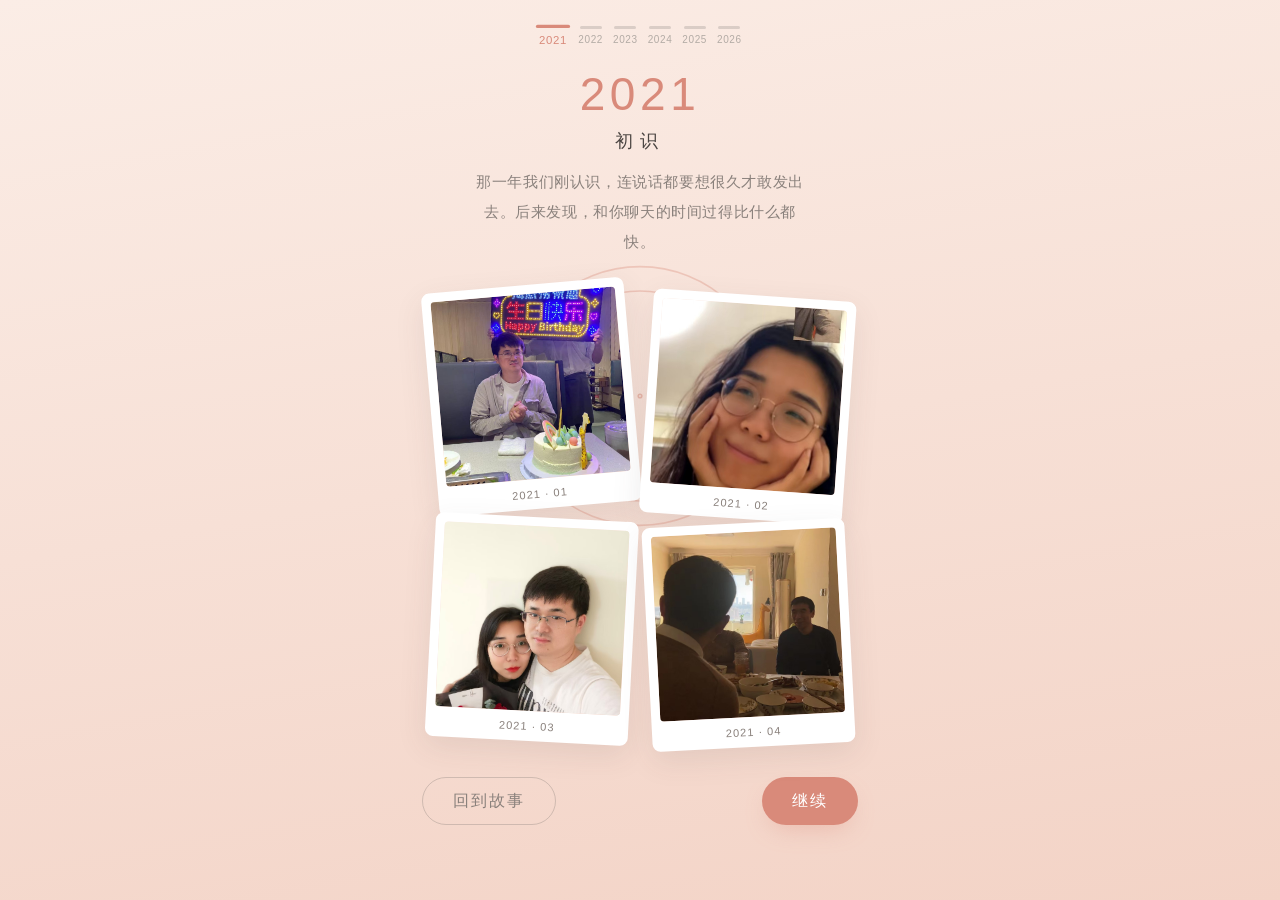
==== 2021.html @ 36ca2698 "2026 Refactoring" ====
<!DOCTYPE html>
<html lang="zh-CN">
<head>
    <meta charset="utf-8">
    <meta name="viewport" content="width=device-width, initial-scale=1, maximum-scale=1, user-scalable=no">
    <meta name="format-detection" content="telephone=no">
    <meta name="theme-color" content="#FBEDE6">
    <title>2021 · 我们的故事</title>
    <link rel="stylesheet" href="./jscss/love.css">
    <link rel="icon" href="data:,">
</head>
<body data-year="2021" data-effect="pulse">
<canvas id="fxLayer"></canvas>

<div class="wrap">
    <div class="year">
        <nav class="timeline rise" id="timeline"></nav>

        <header class="year-head rise">
            <div class="year-num" id="yearNum"></div>
            <div class="year-title" id="yearTitle"></div>
            <p class="year-text" id="yearText"></p>
        </header>

        <section class="collage rise" id="collage"></section>

        <nav class="pager rise">
            <button class="btn btn-ghost" id="prevBtn">上一年</button>
            <span class="spacer"></span>
            <button class="btn" id="nextBtn">继续</button>
        </nav>
    </div>
</div>

<script src="./jscss/data.js"></script>
<script src="./jscss/year.js"></script>
<script src="./jscss/effects.js"></script>
</body>
</html>
---- jscss/love.css ----
/* ============================================================
 *  设计令牌
 * ============================================================ */
:root {
    --ink: #4A4441;
    --ink-2: #8A817C;
    --ink-3: #B3ABA5;
    --card: #FFFFFF;

    --radius: 22px;
    --radius-sm: 12px;
    --shadow: 0 10px 30px rgba(74, 68, 65, .10);
    --shadow-lg: 0 18px 50px rgba(74, 68, 65, .16);

    --ease: cubic-bezier(.22, .61, .36, 1);
    --dur: .7s;

    /* 六年主题默认（会被 [data-year] 覆盖） */
    --accent: #C9A9A6;
    --accent-2: #A8B5C4;
    --bg-a: #F5F2EE;
    --bg-b: #E9EEF2;
    --glow: rgba(201, 169, 166, .35);

    --font: "PingFang SC", "Hiragino Sans GB", "Microsoft YaHei", "Helvetica Neue", Arial, sans-serif;
}

/* 六年配色：热烈 → 平缓 → 温馨 */
[data-year="2021"] { --accent: #D98A7A; --accent-2: #E8A892; --bg-a: #FBEDE6; --bg-b: #F3D3C6; --glow: rgba(217, 138, 122, .40); }
[data-year="2022"] { --accent: #E0A183; --accent-2: #EFC5A6; --bg-a: #FCEFE5; --bg-b: #F5DCC8; --glow: rgba(224, 161, 131, .38); }
[data-year="2023"] { --accent: #A8B5C4; --accent-2: #C6D0DA; --bg-a: #F1F4F7; --bg-b: #DCE4EC; --glow: rgba(168, 181, 196, .34); }
[data-year="2024"] { --accent: #8FA9A0; --accent-2: #B7C7BE; --bg-a: #EEF3F0; --bg-b: #D6E2DB; --glow: rgba(143, 169, 160, .32); }
[data-year="2025"] { --accent: #D9B48F; --accent-2: #EBD5B8; --bg-a: #FAF4EC; --bg-b: #EFE2CE; --glow: rgba(217, 180, 143, .34); }
[data-year="2026"] { --accent: #C9A583; --accent-2: #E2D0B4; --bg-a: #F8F2EA; --bg-b: #EDE3D2; --glow: rgba(201, 165, 131, .30); }

/* 封面与计时器页用的中性暖调 */
body.page-cover, body.page-story, body.page-timer {
    --accent: #C9A9A6;
    --accent-2: #A8B5C4;
    --bg-a: #FAF6F2;
    --bg-b: #EFE7E4;
    --glow: rgba(201, 169, 166, .40);
}

/* ============================================================
 *  基础
 * ============================================================ */
* { box-sizing: border-box; }

html, body { height: 100%; }

body {
    margin: 0;
    font-family: var(--font);
    font-size: 15px;
    font-weight: 400;
    color: var(--ink);
    background: linear-gradient(170deg, var(--bg-a) 0%, var(--bg-b) 100%);
    background-attachment: fixed;
    -webkit-font-smoothing: antialiased;
    -webkit-tap-highlight-color: transparent;
    overflow-x: hidden;
}

.wrap {
    position: relative;
    z-index: 1;
    width: 100%;
    max-width: 480px;
    margin: 0 auto;
    padding: 0 22px;
}

/* 通用按钮 */
.btn {
    display: inline-flex;
    align-items: center;
    justify-content: center;
    gap: 8px;
    min-height: 48px;
    padding: 0 30px;
    border: 0;
    border-radius: 999px;
    font-family: var(--font);
    font-size: 16px;
    letter-spacing: .12em;
    color: #fff;
    background: var(--accent);
    box-shadow: 0 10px 24px -8px var(--glow);
    cursor: pointer;
    transition: transform .35s var(--ease), box-shadow .35s var(--ease), opacity .3s var(--ease);
}
.btn:hover { transform: translateY(-2px); box-shadow: 0 16px 30px -10px var(--glow); }
.btn:active { transform: translateY(0) scale(.98); }
.btn-ghost {
    background: transparent;
    color: var(--ink-2);
    box-shadow: none;
    border: 1px solid rgba(138, 129, 124, .35);
}
.btn-ghost:hover { background: rgba(255, 255, 255, .55); }

/* 上浮淡入 */
.rise { opacity: 0; transform: translateY(18px); transition: opacity var(--dur) var(--ease), transform var(--dur) var(--ease); }
.rise.in { opacity: 1; transform: none; }

/* ============================================================
 *  封面  index.html
 * ============================================================ */
.cover {
    position: relative;
    z-index: 1;
    min-height: 100%;
    display: flex;
    flex-direction: column;
    align-items: center;
    justify-content: center;
    text-align: center;
    padding: 48px 22px 40px;
}

.cover-glow {
    position: fixed;
    inset: -20% -20% auto -20%;
    height: 90vh;
    background: radial-gradient(closest-side, var(--glow), transparent 70%);
    opacity: .55;
    animation: breathe 7s var(--ease) infinite;
    pointer-events: none;
    z-index: 0;
}
@keyframes breathe {
    0%, 100% { transform: scale(1); opacity: .35; }
    50%      { transform: scale(1.08); opacity: .6; }
}

.avatars {
    display: flex;
    align-items: flex-end;
    justify-content: center;
    gap: 4px;
    margin-bottom: 6px;
}
.avatar {
    width: 138px;
    height: 138px;
    filter: drop-shadow(0 12px 22px rgba(74, 68, 65, .16));
    transition: transform .8s var(--ease);
}
.avatar.left { transform: rotate(-4deg) translateX(6px); }
.avatar.right { transform: rotate(4deg) translateX(-6px); }
.avatars:hover .avatar.left { transform: rotate(-6deg) translateX(2px) translateY(-4px); }
.avatars:hover .avatar.right { transform: rotate(6deg) translateX(-2px) translateY(-4px); }

.avatar-names {
    display: flex;
    align-items: center;
    justify-content: center;
    gap: 18px;
    margin: 10px 0 4px;
    font-size: 20px;
    letter-spacing: .28em;
    color: var(--ink);
}
.avatar-names .dot { width: 4px; height: 4px; border-radius: 50%; background: var(--accent); }

.cover-sub {
    font-size: 13px;
    letter-spacing: .22em;
    color: var(--ink-2);
    margin-bottom: 26px;
}

.wed-date {
    position: relative;
    display: inline-block;
    padding: 12px 26px;
    border-radius: var(--radius-sm);
    background: rgba(255, 255, 255, .68);
    box-shadow: var(--shadow);
    margin-bottom: 34px;
}
.wed-date .label { display: block; font-size: 11px; letter-spacing: .3em; color: var(--ink-3); margin-bottom: 6px; }
.wed-date .value { display: block; font-size: 17px; letter-spacing: .16em; color: var(--ink); }

.cover-tip { margin-top: 22px; font-size: 12px; letter-spacing: .16em; color: var(--ink-3); }

/* ============================================================
 *  序章  index2.html
 * ============================================================ */
.story { position: relative; z-index: 1; padding: 56px 0 60px; text-align: center; }
.story h1 { margin: 0 0 10px; font-size: 28px; font-weight: 400; letter-spacing: .18em; color: var(--ink); }
.story .sub { margin: 0 0 34px; font-size: 13px; letter-spacing: .2em; color: var(--ink-2); }

.code {
    text-align: left;
    padding: 22px 20px;
    border-radius: var(--radius);
    background: rgba(255, 255, 255, .78);
    box-shadow: var(--shadow);
    font-family: "SFMono-Regular", Consolas, Monaco, "Courier New", monospace;
    font-size: 12.5px;
    line-height: 2;
    color: var(--ink);
    min-height: 260px;
    white-space: pre-wrap;
    word-break: break-word;
}
.code .cm { color: #8FA9A0; }
.code .kw { color: var(--accent); font-weight: 600; }
.code .st { color: #A8B5C4; }
.code .fn { color: #C98B8B; }
.code .caret { color: var(--accent); }

.heart-box { position: relative; width: 100%; height: 300px; margin: 26px 0 6px; }
#garden { width: 100%; height: 100%; display: block; }

/* ============================================================
 *  年度页  2021~2026
 * ============================================================ */
#fxLayer {
    position: fixed;
    inset: 0;
    width: 100%;
    height: 100%;
    z-index: 0;
    pointer-events: none;
}

.year { position: relative; z-index: 1; padding: 26px 0 40px; }

/* 年份进度条 */
.timeline { display: flex; align-items: center; justify-content: center; gap: 6px; margin-bottom: 26px; }
.timeline .node {
    display: flex;
    flex-direction: column;
    align-items: center;
    gap: 5px;
    padding: 0 2px;
    color: var(--ink-3);
    font-size: 10px;
    letter-spacing: .06em;
    text-decoration: none;
    transition: color .4s var(--ease), transform .4s var(--ease);
}
.timeline .bar { width: 22px; height: 3px; border-radius: 2px; background: rgba(138, 129, 124, .28); transition: background .4s var(--ease), width .4s var(--ease); }
.timeline .node.done .bar { background: rgba(138, 129, 124, .5); }
.timeline .node.active { color: var(--accent); transform: scale(1.14); }
.timeline .node.active .bar { width: 30px; background: var(--accent); }

/* 年份标题 */
.year-head { text-align: center; margin-bottom: 28px; }
.year-num {
    font-size: 46px;
    font-weight: 300;
    letter-spacing: .1em;
    line-height: 1;
    color: var(--accent);
    margin-bottom: 12px;
}
.year-title { font-size: 18px; letter-spacing: .4em; color: var(--ink); margin-bottom: 14px; }
.year-text {
    margin: 0 auto;
    max-width: 340px;
    font-size: 15px;
    line-height: 2;
    letter-spacing: .04em;
    color: var(--ink-2);
}

/* 拍立得拼贴墙 */
.collage {
    display: grid;
    grid-template-columns: 1fr 1fr;
    gap: 14px;
    margin: 0 auto 30px;
    max-width: 420px;
}

.polaroid {
    position: relative;
    padding: 9px 9px 30px;
    background: #fff;
    border-radius: 8px;
    box-shadow: var(--shadow);
    cursor: pointer;
    transition: transform .45s var(--ease), box-shadow .45s var(--ease);
    animation: drop .8s var(--ease) backwards;
}
@keyframes drop {
    from { opacity: 0; transform: translateY(22px) rotate(0deg); }
    to   { opacity: 1; }
}
.polaroid:hover { box-shadow: var(--shadow-lg); z-index: 2; }
.polaroid .frame {
    position: relative;
    width: 100%;
    aspect-ratio: 1 / 1;
    border-radius: 4px;
    overflow: hidden;
    background: linear-gradient(150deg, var(--bg-a), var(--bg-b));
}
.polaroid img {
    width: 100%;
    height: 100%;
    object-fit: cover;
    display: block;
    transition: transform .8s var(--ease);
}
.polaroid:hover img { transform: scale(1.05); }
.polaroid .cap {
    position: absolute;
    left: 0;
    right: 0;
    bottom: 9px;
    text-align: center;
    font-size: 11px;
    letter-spacing: .1em;
    color: var(--ink-2);
    white-space: nowrap;
    overflow: hidden;
    text-overflow: ellipsis;
    padding: 0 6px;
}

/* 占位块：照片没放时显示，不会出现破图 */
.polaroid.is-placeholder .frame { background: linear-gradient(150deg, var(--bg-a) 0%, var(--bg-b) 100%); }
.polaroid.is-placeholder img { display: none; }
.polaroid.is-placeholder .ph { display: flex; }
.polaroid .ph {
    display: none;
    position: absolute;
    inset: 0;
    flex-direction: column;
    align-items: center;
    justify-content: center;
    gap: 6px;
    text-align: center;
    padding: 10px;
    color: var(--ink-2);
}
.polaroid .ph .ph-year { font-size: 22px; font-weight: 300; letter-spacing: .08em; color: var(--accent); }
.polaroid .ph .ph-no { font-size: 11px; letter-spacing: .2em; color: var(--ink-3); }
.polaroid .ph .ph-path {
    font-size: 10px;
    line-height: 1.6;
    letter-spacing: .02em;
    color: var(--ink-3);
    word-break: break-all;
    font-family: "SFMono-Regular", Consolas, Monaco, monospace;
    opacity: .9;
}

/* 错落布局 */
.collage[data-count="3"] .polaroid:nth-child(1) { transform: rotate(-4deg) translateY(8px); }
.collage[data-count="3"] .polaroid:nth-child(2) { transform: rotate(5deg) translateY(-6px); }
.collage[data-count="3"] .polaroid:nth-child(3) { grid-column: 1 / -1; width: 72%; margin: 0 auto; transform: rotate(-2deg); }
.collage[data-count="3"] .polaroid:nth-child(1):hover { transform: rotate(-2deg) translateY(2px) scale(1.03); }
.collage[data-count="3"] .polaroid:nth-child(2):hover { transform: rotate(3deg) translateY(-10px) scale(1.03); }
.collage[data-count="3"] .polaroid:nth-child(3):hover { transform: rotate(0deg) scale(1.03); }

.collage[data-count="4"] .polaroid:nth-child(1) { transform: rotate(-5deg); }
.collage[data-count="4"] .polaroid:nth-child(2) { transform: rotate(4deg) translateY(10px); }
.collage[data-count="4"] .polaroid:nth-child(3) { transform: rotate(3deg) translateY(-6px); }
.collage[data-count="4"] .polaroid:nth-child(4) { transform: rotate(-3deg); }
.collage[data-count="4"] .polaroid:hover { transform: rotate(0deg) translateY(-4px) scale(1.03); }

.collage[data-count="5"] .polaroid:nth-child(1) { transform: rotate(-5deg); }
.collage[data-count="5"] .polaroid:nth-child(2) { transform: rotate(4deg) translateY(10px); }
.collage[data-count="5"] .polaroid:nth-child(3) { transform: rotate(3deg) translateY(-6px); }
.collage[data-count="5"] .polaroid:nth-child(4) { transform: rotate(-4deg); }
.collage[data-count="5"] .polaroid:nth-child(5) { grid-column: 1 / -1; width: 66%; margin: 0 auto; transform: rotate(2deg); }
.collage[data-count="5"] .polaroid:nth-child(1):hover,
.collage[data-count="5"] .polaroid:nth-child(2):hover,
.collage[data-count="5"] .polaroid:nth-child(3):hover,
.collage[data-count="5"] .polaroid:nth-child(4):hover { transform: rotate(0deg) translateY(-4px) scale(1.03); }
.collage[data-count="5"] .polaroid:nth-child(5):hover { transform: rotate(0deg) scale(1.03); }

/* 灯箱 */
.lightbox {
    position: fixed;
    inset: 0;
    z-index: 99;
    display: none;
    align-items: center;
    justify-content: center;
    background: rgba(58, 52, 49, .78);
    backdrop-filter: blur(6px);
    padding: 20px;
}
.lightbox.open { display: flex; animation: fade .35s var(--ease); }
@keyframes fade { from { opacity: 0; } to { opacity: 1; } }
.lightbox img {
    max-width: 100%;
    max-height: 78vh;
    border-radius: 10px;
    box-shadow: 0 24px 60px rgba(0, 0, 0, .35);
}
.lightbox .lb-cap { position: absolute; bottom: 8%; left: 0; right: 0; text-align: center; color: rgba(255, 255, 255, .85); font-size: 13px; letter-spacing: .12em; }
.lightbox .lb-btn {
    position: absolute;
    top: 50%;
    transform: translateY(-50%);
    width: 44px;
    height: 44px;
    border: 0;
    border-radius: 50%;
    background: rgba(255, 255, 255, .18);
    color: #fff;
    font-size: 20px;
    cursor: pointer;
}
.lightbox .lb-prev { left: 12px; }
.lightbox .lb-next { right: 12px; }
.lightbox .lb-close { position: absolute; top: 18px; right: 18px; width: 40px; height: 40px; font-size: 18px; transform: none; }

/* 翻页 */
.pager { display: flex; align-items: center; justify-content: space-between; gap: 12px; margin-top: 26px; }
.pager .btn { flex: 0 0 auto; }
.pager .spacer { flex: 1; }

/* ============================================================
 *  计时器  index3.html
 * ============================================================ */
.timer-page { position: relative; z-index: 1; padding: 60px 0 50px; text-align: center; }
.timer-page h2 { margin: 0 0 8px; font-size: 20px; font-weight: 400; letter-spacing: .16em; color: var(--ink); }
.timer-page .sub { margin: 0 0 38px; font-size: 12px; letter-spacing: .24em; color: var(--ink-3); }

.tcard {
    padding: 24px 20px;
    margin-bottom: 18px;
    border-radius: var(--radius);
    background: rgba(255, 255, 255, .78);
    box-shadow: var(--shadow);
}
.tcard .t-label { font-size: 12px; letter-spacing: .3em; color: var(--ink-3); margin-bottom: 4px; }
.tcard .t-since { font-size: 12px; letter-spacing: .12em; color: var(--ink-2); margin-bottom: 16px; }
.tcard .t-main { font-size: 42px; font-weight: 300; letter-spacing: .04em; color: var(--accent); line-height: 1.1; }
.tcard .t-main small { font-size: 14px; letter-spacing: .2em; color: var(--ink-2); margin-left: 6px; }
.tcard .t-sub { margin-top: 12px; font-size: 13px; letter-spacing: .1em; color: var(--ink-2); }
.tcard .t-sub b { font-weight: 500; color: var(--ink); font-variant-numeric: tabular-nums; }

.sign { margin-top: 34px; font-size: 14px; letter-spacing: .12em; color: var(--ink-2); line-height: 2; }
.sign .name { display: block; margin-top: 8px; font-size: 13px; font-style: italic; letter-spacing: .2em; color: var(--ink-3); }

/* ============================================================
 *  响应式与降级
 * ============================================================ */
@media (max-width: 380px) {
    .avatar { width: 116px; height: 116px; }
    .year-num { font-size: 38px; }
    .tcard .t-main { font-size: 34px; }
}

@media (prefers-reduced-motion: reduce) {
    *, *::before, *::after {
        animation-duration: .001ms !important;
        animation-iteration-count: 1 !important;
        transition-duration: .001ms !important;
    }
}
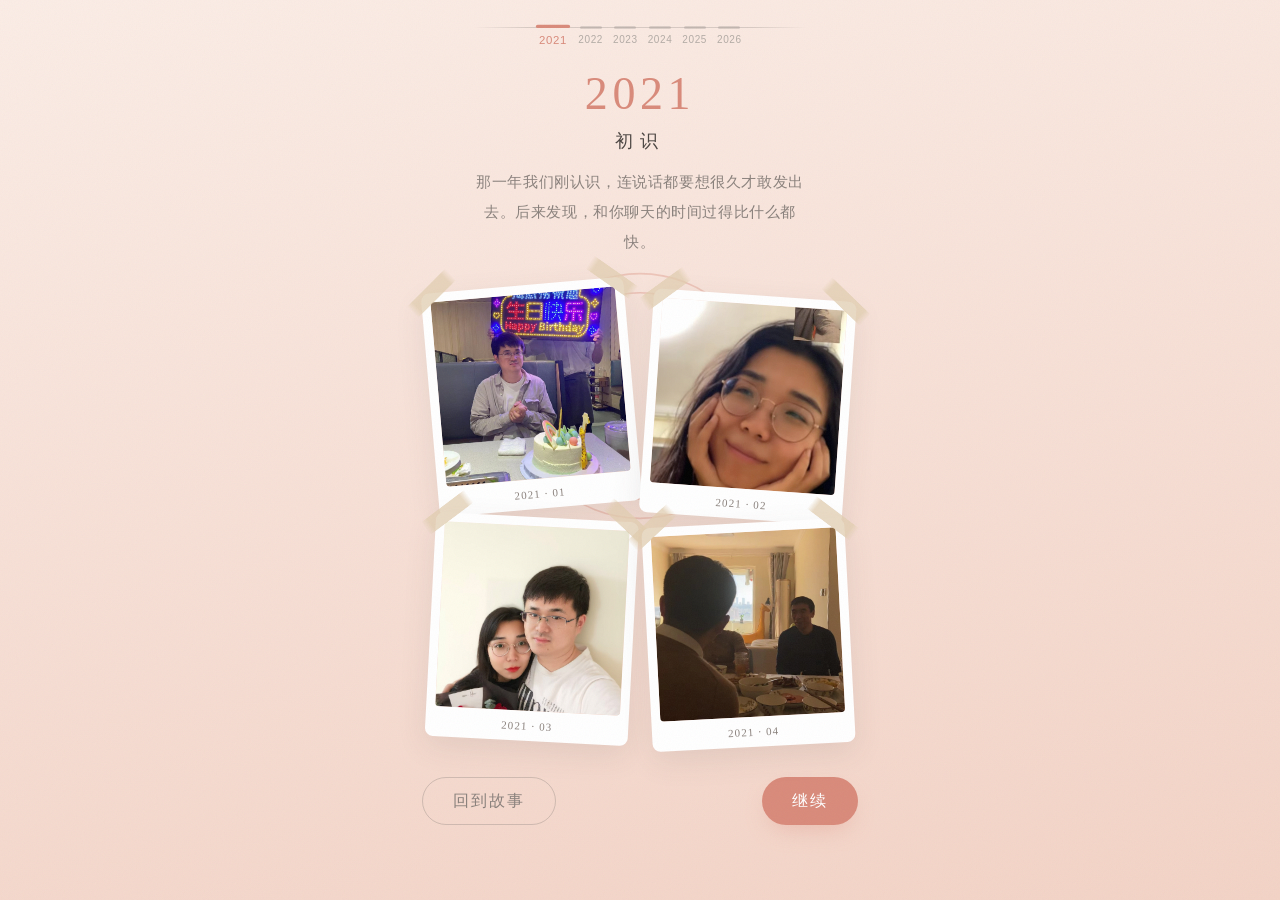
==== commit d95a1134: "2026 Beautify: webfont, paper texture, polaroid details, share card - 引入霞鹜文楷 Web 字体（系统楷体兜底），用于标题与手写感" ====
--- a/2021.html
+++ b/2021.html
@@ -2,12 +2,20 @@
 <html lang="zh-CN">
 <head>
     <meta charset="utf-8">
-    <meta name="viewport" content="width=device-width, initial-scale=1, maximum-scale=1, user-scalable=no">
+    <meta name="viewport" content="width=device-width, initial-scale=1">
     <meta name="format-detection" content="telephone=no">
     <meta name="theme-color" content="#FBEDE6">
     <title>2021 · 我们的故事</title>
+    <meta name="description" content="大原和薇薇的 2021 年 · 初识。">
+    <meta property="og:type" content="website">
+    <meta property="og:title" content="2021 · 我们的故事">
+    <meta property="og:description" content="那一年我们刚认识。">
+    <meta property="og:image" content="https://alex10200.github.io/public/years/2021-1.jpg">
+    <meta name="twitter:card" content="summary_large_image">
+    <link rel="preconnect" href="https://cdn.jsdelivr.net" crossorigin>
+    <link rel="stylesheet" href="https://cdn.jsdelivr.net/npm/@hanzi.pro/webfonts-lxgw-wenkai@0.1.0/swap.css">
     <link rel="stylesheet" href="./jscss/love.css">
-    <link rel="icon" href="data:,">
+    <link rel="icon" href="data:image/svg+xml,%3Csvg%20xmlns='http://www.w3.org/2000/svg'%20viewBox='0%200%2032%2032'%3E%3Cpath%20d='M16%2028C16%2028%203%2019%203%2011.5%203%207.4%206.1%205%209.3%205%2012.2%205%2014.6%206.8%2016%209.3%2017.4%206.8%2019.8%205%2022.7%205%2025.9%205%2029%207.4%2029%2011.5%2029%2019%2016%2028%2016%2028Z'%20fill='%23C9A9A6'/%3E%3C/svg%3E">
 </head>
 <body data-year="2021" data-effect="pulse">
 <canvas id="fxLayer"></canvas>
--- a/jscss/love.css
+++ b/jscss/love.css
@@ -23,6 +23,8 @@
     --glow: rgba(201, 169, 166, .35);
 
     --font: "PingFang SC", "Hiragino Sans GB", "Microsoft YaHei", "Helvetica Neue", Arial, sans-serif;
+    /* 展示字体：霞鹜文楷（Web 字体，手机端也能显示手写感）+ 系统楷体兜底 */
+    --font-display: "LXGW WenKai", "Kaiti SC", "STKaiti", "KaiTi", "楷体", "PingFang SC", serif;
 }
 
 /* 六年配色：热烈 → 平缓 → 温馨 */
@@ -105,6 +107,57 @@
 .rise.in { opacity: 1; transform: none; }
 
 /* ============================================================
+ *  质感 · 展示字体 · 纸纹 · 花瓣
+ * ============================================================ */
+
+/* 标题与需要手写感的文案统一用展示字体 */
+.story h1, .avatar-names, .cover-sub, .wed-date .label, .wed-date .value,
+.year-num, .year-title, .year-text, .polaroid .cap,
+.timer-page h2, .tcard .t-label, .tcard .t-main, .sign, .sign .name {
+    font-family: var(--font-display);
+}
+
+/* 纸张颗粒：极淡的一层，铺满全屏（不挡点击） */
+body::after {
+    content: '';
+    position: fixed;
+    inset: 0;
+    z-index: 5;
+    pointer-events: none;
+    opacity: .05;
+    background-image: url("data:image/svg+xml,%3Csvg%20xmlns='http://www.w3.org/2000/svg'%20width='140'%20height='140'%3E%3Cfilter%20id='n'%3E%3CfeTurbulence%20type='fractalNoise'%20baseFrequency='.85'%20numOctaves='2'%20stitchTiles='stitch'/%3E%3C/filter%3E%3Crect%20width='140'%20height='140'%20filter='url(%23n)'/%3E%3C/svg%3E");
+}
+
+/* 封面飘落花瓣 */
+.petals { position: fixed; inset: 0; z-index: 0; pointer-events: none; overflow: hidden; }
+.petals i {
+    position: absolute;
+    top: -8vh;
+    width: var(--s, 10px);
+    height: var(--s, 10px);
+    border-radius: 62% 0 62% 0;
+    background: linear-gradient(140deg, #FBDBD4, #E3B0A9);
+    opacity: 0;
+    animation: petalFall var(--t, 17s) linear infinite;
+    animation-delay: var(--d, 0s);
+}
+.petals i:nth-child(1) { left: 6%;  --s: 9px;  --t: 17s; --d: 0s;   --drift: 46px; }
+.petals i:nth-child(2) { left: 20%; --s: 12px; --t: 21s; --d: -4s;  --drift: -38px; }
+.petals i:nth-child(3) { left: 33%; --s: 8px;  --t: 15s; --d: -9s;  --drift: 30px; }
+.petals i:nth-child(4) { left: 47%; --s: 11px; --t: 23s; --d: -2s;  --drift: -52px; }
+.petals i:nth-child(5) { left: 61%; --s: 10px; --t: 18s; --d: -12s; --drift: 40px; }
+.petals i:nth-child(6) { left: 75%; --s: 13px; --t: 20s; --d: -6s;  --drift: -34px; }
+.petals i:nth-child(7) { left: 88%; --s: 9px;  --t: 16s; --d: -14s; --drift: 28px; }
+.petals i:nth-child(8) { left: 54%; --s: 7px;  --t: 19s; --d: -17s; --drift: 58px; }
+
+@keyframes petalFall {
+    0%   { opacity: 0; transform: translate(0, 0) rotate(0deg); }
+    12%  { opacity: .75; }
+    85%  { opacity: .5; }
+    100% { opacity: 0; transform: translate(var(--drift, 40px), 112vh) rotate(340deg); }
+}
+
+/* ============================================================
  *  封面  index.html
  * ============================================================ */
 .cover {
@@ -230,7 +283,17 @@
 .year { position: relative; z-index: 1; padding: 26px 0 40px; }
 
 /* 年份进度条 */
-.timeline { display: flex; align-items: center; justify-content: center; gap: 6px; margin-bottom: 26px; }
+.timeline { position: relative; display: flex; align-items: center; justify-content: center; gap: 6px; margin-bottom: 26px; }
+/* 节点之间的连线 */
+.timeline::before {
+    content: '';
+    position: absolute;
+    left: 12%;
+    right: 12%;
+    top: 1px;
+    height: 1px;
+    background: linear-gradient(90deg, transparent, rgba(138, 129, 124, .3) 16%, rgba(138, 129, 124, .3) 84%, transparent);
+}
 .timeline .node {
     display: flex;
     flex-direction: column;
@@ -292,6 +355,23 @@
     to   { opacity: 1; }
 }
 .polaroid:hover { box-shadow: var(--shadow-lg); z-index: 2; }
+
+/* 相纸顶角的胶带 */
+.polaroid::before,
+.polaroid::after {
+    content: '';
+    position: absolute;
+    top: -8px;
+    z-index: 3;
+    width: 54px;
+    height: 16px;
+    background: rgba(226, 206, 176, .74);
+    box-shadow: 0 1px 3px rgba(74, 68, 65, .16);
+    -webkit-mask-image: linear-gradient(90deg, transparent 0, #000 7px, #000 calc(100% - 7px), transparent 100%);
+    mask-image: linear-gradient(90deg, transparent 0, #000 7px, #000 calc(100% - 7px), transparent 100%);
+}
+.polaroid::before { left: -16px; transform: rotate(-40deg); }
+.polaroid::after { right: -16px; transform: rotate(40deg); }
 .polaroid .frame {
     position: relative;
     width: 100%;
@@ -307,7 +387,10 @@
     display: block;
     transition: transform .8s var(--ease);
 }
+/* 照片就位后淡入；不写初始 opacity:0，避免加载异常时照片被永久隐藏 */
+.polaroid:not(.is-placeholder) img { animation: photoIn .7s var(--ease); }
 .polaroid:hover img { transform: scale(1.05); }
+@keyframes photoIn { from { opacity: 0; } to { opacity: 1; } }
 .polaroid .cap {
     position: absolute;
     left: 0;
@@ -441,7 +524,7 @@
 .tcard .t-sub b { font-weight: 500; color: var(--ink); font-variant-numeric: tabular-nums; }
 
 .sign { margin-top: 34px; font-size: 14px; letter-spacing: .12em; color: var(--ink-2); line-height: 2; }
-.sign .name { display: block; margin-top: 8px; font-size: 13px; font-style: italic; letter-spacing: .2em; color: var(--ink-3); }
+.sign .name { display: block; margin-top: 8px; font-size: 14px; letter-spacing: .18em; color: var(--ink-3); }
 
 /* ============================================================
  *  响应式与降级
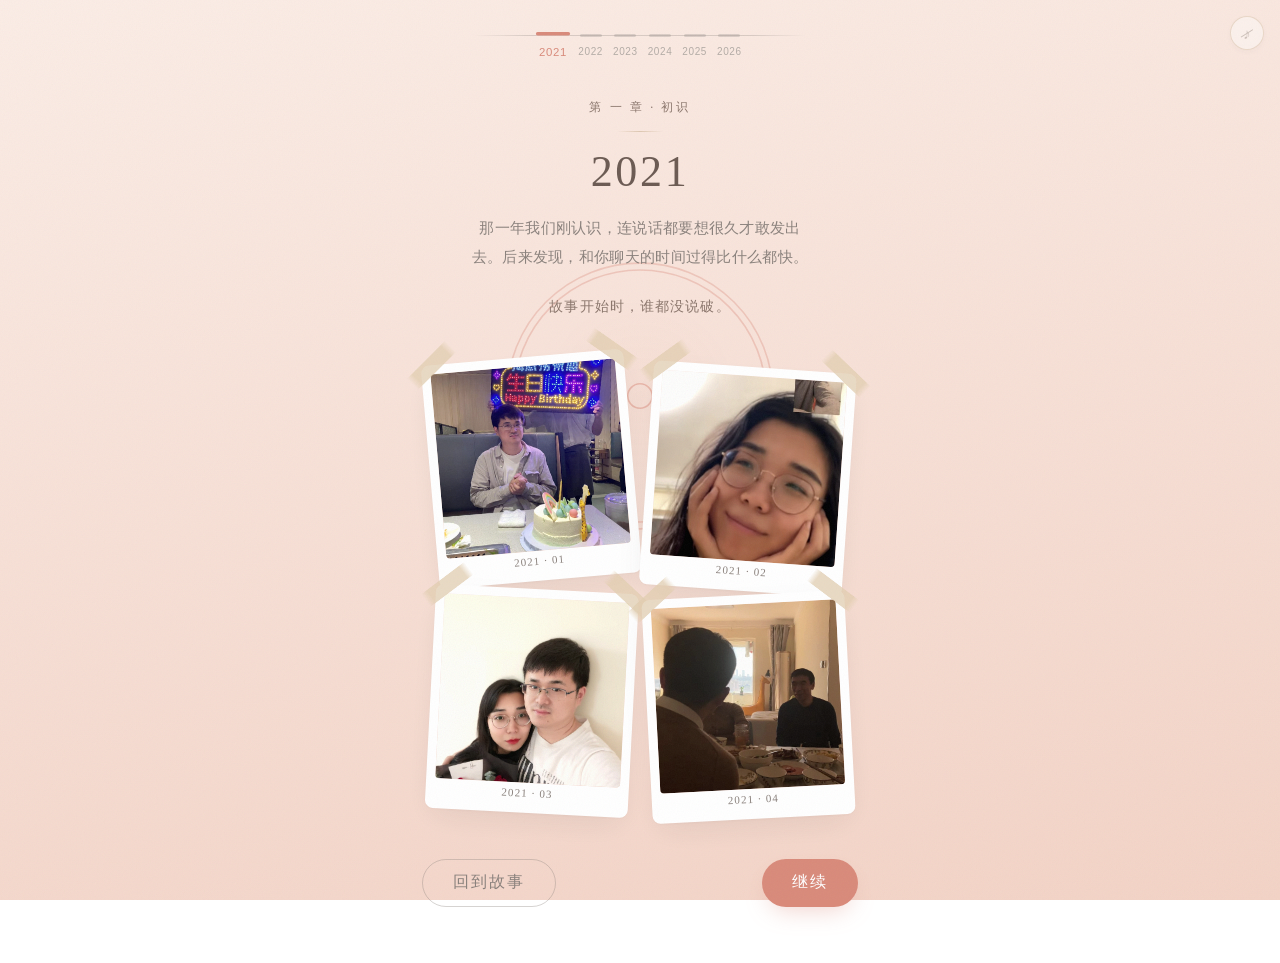
==== commit 3019af16: "2026 Beautify: typography, year chapters and poems, page fade transitions, music toggle, future page" ====
--- a/2021.html
+++ b/2021.html
@@ -15,6 +15,7 @@
     <link rel="preconnect" href="https://cdn.jsdelivr.net" crossorigin>
     <link rel="stylesheet" href="https://cdn.jsdelivr.net/npm/@hanzi.pro/webfonts-lxgw-wenkai@0.1.0/swap.css">
     <link rel="stylesheet" href="./jscss/love.css">
+    <script src="./jscss/page.js"></script>
     <link rel="icon" href="data:image/svg+xml,%3Csvg%20xmlns='http://www.w3.org/2000/svg'%20viewBox='0%200%2032%2032'%3E%3Cpath%20d='M16%2028C16%2028%203%2019%203%2011.5%203%207.4%206.1%205%209.3%205%2012.2%205%2014.6%206.8%2016%209.3%2017.4%206.8%2019.8%205%2022.7%205%2025.9%205%2029%207.4%2029%2011.5%2029%2019%2016%2028%2016%2028Z'%20fill='%23C9A9A6'/%3E%3C/svg%3E">
 </head>
 <body data-year="2021" data-effect="pulse">
--- a/jscss/love.css
+++ b/jscss/love.css
@@ -9,11 +9,25 @@
 
     --radius: 22px;
     --radius-sm: 12px;
-    --shadow: 0 10px 30px rgba(74, 68, 65, .10);
-    --shadow-lg: 0 18px 50px rgba(74, 68, 65, .16);
-
-    --ease: cubic-bezier(.22, .61, .36, 1);
-    --dur: .7s;
+
+    /* 有分量的深色锚点：低饱和深豆沙，用于主标题 / 重点 / 印章 */
+    --deep: #6B5A52;
+    --deep-2: #8A756B;
+    /* 香槟金：1px 极淡细线 */
+    --line: rgba(198, 172, 138, .55);
+    /* 印章朱红（全站唯一保留的一点饱和度） */
+    --seal: #B0574A;
+
+    /* 大扩散 + 低透明度 · 双层柔和阴影 */
+    --shadow: 0 1px 2px rgba(74, 68, 65, .035), 0 12px 32px -8px rgba(74, 68, 65, .10);
+    --shadow-lg: 0 2px 6px rgba(74, 68, 65, .045), 0 26px 60px -12px rgba(74, 68, 65, .15);
+
+    /* 照片统一滤镜（胶片感），各年由 [data-year] 轻微偏移以贴合当年色调 */
+    --photo-filter: saturate(.86) contrast(1.05) brightness(1.02);
+
+    /* 更从容的缓动：起步略慢、收尾拖长 */
+    --ease: cubic-bezier(.19, .74, .25, 1);
+    --dur: .8s;
 
     /* 六年主题默认（会被 [data-year] 覆盖） */
     --accent: #C9A9A6;
@@ -28,12 +42,12 @@
 }
 
 /* 六年配色：热烈 → 平缓 → 温馨 */
-[data-year="2021"] { --accent: #D98A7A; --accent-2: #E8A892; --bg-a: #FBEDE6; --bg-b: #F3D3C6; --glow: rgba(217, 138, 122, .40); }
-[data-year="2022"] { --accent: #E0A183; --accent-2: #EFC5A6; --bg-a: #FCEFE5; --bg-b: #F5DCC8; --glow: rgba(224, 161, 131, .38); }
-[data-year="2023"] { --accent: #A8B5C4; --accent-2: #C6D0DA; --bg-a: #F1F4F7; --bg-b: #DCE4EC; --glow: rgba(168, 181, 196, .34); }
-[data-year="2024"] { --accent: #8FA9A0; --accent-2: #B7C7BE; --bg-a: #EEF3F0; --bg-b: #D6E2DB; --glow: rgba(143, 169, 160, .32); }
-[data-year="2025"] { --accent: #D9B48F; --accent-2: #EBD5B8; --bg-a: #FAF4EC; --bg-b: #EFE2CE; --glow: rgba(217, 180, 143, .34); }
-[data-year="2026"] { --accent: #C9A583; --accent-2: #E2D0B4; --bg-a: #F8F2EA; --bg-b: #EDE3D2; --glow: rgba(201, 165, 131, .30); }
+[data-year="2021"] { --accent: #D98A7A; --accent-2: #E8A892; --bg-a: #FBEDE6; --bg-b: #F3D3C6; --glow: rgba(217, 138, 122, .40); --photo-filter: saturate(.84) contrast(1.06) brightness(1.02) sepia(.04) hue-rotate(-4deg); }
+[data-year="2022"] { --accent: #E0A183; --accent-2: #EFC5A6; --bg-a: #FCEFE5; --bg-b: #F5DCC8; --glow: rgba(224, 161, 131, .38); --photo-filter: saturate(.86) contrast(1.05) brightness(1.03) sepia(.04); }
+[data-year="2023"] { --accent: #A8B5C4; --accent-2: #C6D0DA; --bg-a: #F1F4F7; --bg-b: #DCE4EC; --glow: rgba(168, 181, 196, .34); --photo-filter: saturate(.80) contrast(1.05) brightness(1.03) hue-rotate(4deg); }
+[data-year="2024"] { --accent: #8FA9A0; --accent-2: #B7C7BE; --bg-a: #EEF3F0; --bg-b: #D6E2DB; --glow: rgba(143, 169, 160, .32); --photo-filter: saturate(.78) contrast(1.05) brightness(1.03) hue-rotate(6deg); }
+[data-year="2025"] { --accent: #D9B48F; --accent-2: #EBD5B8; --bg-a: #FAF4EC; --bg-b: #EFE2CE; --glow: rgba(217, 180, 143, .34); --photo-filter: saturate(.87) contrast(1.04) brightness(1.02) sepia(.05); }
+[data-year="2026"] { --accent: #C9A583; --accent-2: #E2D0B4; --bg-a: #F8F2EA; --bg-b: #EDE3D2; --glow: rgba(201, 165, 131, .30); --photo-filter: saturate(.86) contrast(1.05) brightness(1.02) sepia(.06) hue-rotate(-2deg); }
 
 /* 封面与计时器页用的中性暖调 */
 body.page-cover, body.page-story, body.page-timer {
@@ -57,11 +71,67 @@
     font-size: 15px;
     font-weight: 400;
     color: var(--ink);
+    line-height: 1.95;
     background: linear-gradient(170deg, var(--bg-a) 0%, var(--bg-b) 100%);
     background-attachment: fixed;
     -webkit-font-smoothing: antialiased;
     -webkit-tap-highlight-color: transparent;
     overflow-x: hidden;
+}
+
+/* 页面淡入（配合 jscss/page.js 的淡出，页面之间不再是硬跳转） */
+@keyframes pageIn { from { opacity: 0; } to { opacity: 1; } }
+body { animation: pageIn .55s var(--ease) both; }
+
+/* 转场遮罩：离开时铺上本页自己的底色，再跳转 */
+body::before {
+    content: '';
+    position: fixed;
+    inset: 0;
+    z-index: 60;
+    pointer-events: none;
+    opacity: 0;
+    background: linear-gradient(170deg, var(--bg-a) 0%, var(--bg-b) 100%);
+    transition: opacity .3s var(--ease);
+}
+html.page-leaving body::before { opacity: 1; }
+
+/* 右上角的背景音乐开关 */
+.music-toggle {
+    position: fixed;
+    top: 16px;
+    right: 16px;
+    z-index: 30;
+    width: 34px;
+    height: 34px;
+    display: flex;
+    align-items: center;
+    justify-content: center;
+    padding: 0;
+    border: 1px solid var(--line);
+    border-radius: 50%;
+    background: rgba(255, 255, 255, .62);
+    color: var(--deep-2);
+    font-family: var(--font);
+    font-size: 15px;
+    line-height: 1;
+    cursor: pointer;
+    backdrop-filter: blur(3px);
+    box-shadow: 0 2px 10px -4px rgba(74, 68, 65, .18);
+    transition: color .45s var(--ease), opacity .45s var(--ease), transform .45s var(--ease);
+}
+.music-toggle:active { transform: scale(.94); }
+.music-toggle.is-off { color: var(--ink-3); opacity: .62; }
+.music-toggle.is-off span { position: relative; }
+.music-toggle.is-off span::after {
+    content: '';
+    position: absolute;
+    left: -3px;
+    right: -3px;
+    top: 50%;
+    height: 1px;
+    background: currentColor;
+    transform: rotate(-32deg);
 }
 
 .wrap {
@@ -90,7 +160,7 @@
     background: var(--accent);
     box-shadow: 0 10px 24px -8px var(--glow);
     cursor: pointer;
-    transition: transform .35s var(--ease), box-shadow .35s var(--ease), opacity .3s var(--ease);
+    transition: transform .45s var(--ease), box-shadow .45s var(--ease), opacity .4s var(--ease);
 }
 .btn:hover { transform: translateY(-2px); box-shadow: 0 16px 30px -10px var(--glow); }
 .btn:active { transform: translateY(0) scale(.98); }
@@ -103,7 +173,7 @@
 .btn-ghost:hover { background: rgba(255, 255, 255, .55); }
 
 /* 上浮淡入 */
-.rise { opacity: 0; transform: translateY(18px); transition: opacity var(--dur) var(--ease), transform var(--dur) var(--ease); }
+.rise { opacity: 0; transform: translateY(22px); transition: opacity var(--dur) var(--ease), transform var(--dur) var(--ease); }
 .rise.in { opacity: 1; transform: none; }
 
 /* ============================================================
@@ -169,7 +239,7 @@
     align-items: center;
     justify-content: center;
     text-align: center;
-    padding: 48px 22px 40px;
+    padding: 72px 22px 56px;
 }
 
 .cover-glow {
@@ -178,7 +248,7 @@
     height: 90vh;
     background: radial-gradient(closest-side, var(--glow), transparent 70%);
     opacity: .55;
-    animation: breathe 7s var(--ease) infinite;
+    animation: breathe 9s var(--ease) infinite;
     pointer-events: none;
     z-index: 0;
 }
@@ -212,16 +282,16 @@
     gap: 18px;
     margin: 10px 0 4px;
     font-size: 20px;
-    letter-spacing: .28em;
-    color: var(--ink);
+    letter-spacing: .2em;
+    color: var(--deep);
 }
 .avatar-names .dot { width: 4px; height: 4px; border-radius: 50%; background: var(--accent); }
 
 .cover-sub {
     font-size: 13px;
-    letter-spacing: .22em;
+    letter-spacing: .18em;
     color: var(--ink-2);
-    margin-bottom: 26px;
+    margin-bottom: 32px;
 }
 
 .wed-date {
@@ -229,21 +299,26 @@
     display: inline-block;
     padding: 12px 26px;
     border-radius: var(--radius-sm);
-    background: rgba(255, 255, 255, .68);
+    background: rgba(255, 255, 255, .62);
+    border: 1px solid var(--line);
     box-shadow: var(--shadow);
-    margin-bottom: 34px;
-}
-.wed-date .label { display: block; font-size: 11px; letter-spacing: .3em; color: var(--ink-3); margin-bottom: 6px; }
-.wed-date .value { display: block; font-size: 17px; letter-spacing: .16em; color: var(--ink); }
-
-.cover-tip { margin-top: 22px; font-size: 12px; letter-spacing: .16em; color: var(--ink-3); }
+    margin-bottom: 44px;
+}
+.wed-date .label { display: block; font-size: 11px; letter-spacing: .18em; color: var(--deep-2); margin-bottom: 6px; }
+.wed-date .value { display: block; font-size: 17px; letter-spacing: .14em; color: var(--deep); }
+
+.cover-tip { margin-top: 32px; font-size: 12px; letter-spacing: .16em; color: var(--ink-3); }
+
+/* 扉页语 */
+.cover-dedi { margin: 0 0 30px; font-size: 12px; letter-spacing: .22em; color: var(--deep-2); }
 
 /* ============================================================
  *  序章  index2.html
  * ============================================================ */
-.story { position: relative; z-index: 1; padding: 56px 0 60px; text-align: center; }
-.story h1 { margin: 0 0 10px; font-size: 28px; font-weight: 400; letter-spacing: .18em; color: var(--ink); }
-.story .sub { margin: 0 0 34px; font-size: 13px; letter-spacing: .2em; color: var(--ink-2); }
+.story { position: relative; z-index: 1; padding: 72px 0 76px; text-align: center; }
+/* 层级：小标签 → 金线 → 主标题 */
+.story .sub { margin: 0 0 14px; font-size: 12px; letter-spacing: .22em; color: var(--deep-2); }
+.story h1 { margin: 0 0 30px; font-size: 28px; font-weight: 400; letter-spacing: .18em; color: var(--deep); }
 
 .code {
     text-align: left;
@@ -280,10 +355,10 @@
     pointer-events: none;
 }
 
-.year { position: relative; z-index: 1; padding: 26px 0 40px; }
+.year { position: relative; z-index: 1; padding: 34px 0 56px; }
 
 /* 年份进度条 */
-.timeline { position: relative; display: flex; align-items: center; justify-content: center; gap: 6px; margin-bottom: 26px; }
+.timeline { position: relative; display: flex; align-items: center; justify-content: center; gap: 6px; margin-bottom: 34px; }
 /* 节点之间的连线 */
 .timeline::before {
     content: '';
@@ -304,31 +379,48 @@
     font-size: 10px;
     letter-spacing: .06em;
     text-decoration: none;
-    transition: color .4s var(--ease), transform .4s var(--ease);
-}
-.timeline .bar { width: 22px; height: 3px; border-radius: 2px; background: rgba(138, 129, 124, .28); transition: background .4s var(--ease), width .4s var(--ease); }
+    transition: color .5s var(--ease), transform .5s var(--ease);
+}
+.timeline .bar { width: 22px; height: 3px; border-radius: 2px; background: rgba(138, 129, 124, .28); transition: background .5s var(--ease), width .5s var(--ease); }
 .timeline .node.done .bar { background: rgba(138, 129, 124, .5); }
 .timeline .node.active { color: var(--accent); transform: scale(1.14); }
 .timeline .node.active .bar { width: 30px; background: var(--accent); }
 
-/* 年份标题 */
-.year-head { text-align: center; margin-bottom: 28px; }
+/* 年份标题：层级为「小标签 → 金线 → 大年份 → 正文」 */
+.year-head { text-align: center; margin-bottom: 36px; }
 .year-num {
-    font-size: 46px;
+    font-size: 44px;
     font-weight: 300;
-    letter-spacing: .1em;
+    letter-spacing: .06em;
     line-height: 1;
-    color: var(--accent);
-    margin-bottom: 12px;
-}
-.year-title { font-size: 18px; letter-spacing: .4em; color: var(--ink); margin-bottom: 14px; }
+    color: var(--deep);
+    margin-bottom: 20px;
+}
+.year-title { font-size: 12px; letter-spacing: .22em; color: var(--deep-2); margin-bottom: 12px; }
+/* 香槟金细线：小标签与主标题之间（全站通用小元素） */
+.hr {
+    width: 46px;
+    height: 1px;
+    margin: 0 auto 18px;
+    background: linear-gradient(90deg, transparent, var(--line), transparent);
+}
 .year-text {
     margin: 0 auto;
-    max-width: 340px;
+    max-width: 350px;
     font-size: 15px;
-    line-height: 2;
-    letter-spacing: .04em;
+    line-height: 1.95;
+    letter-spacing: .02em;
     color: var(--ink-2);
+}
+/* 每年一句短诗 */
+.year-poem {
+    margin: 22px auto 0;
+    max-width: 320px;
+    font-family: var(--font-display);
+    font-size: 14px;
+    line-height: 1.9;
+    letter-spacing: .08em;
+    color: var(--deep-2);
 }
 
 /* 拍立得拼贴墙 */
@@ -336,7 +428,7 @@
     display: grid;
     grid-template-columns: 1fr 1fr;
     gap: 14px;
-    margin: 0 auto 30px;
+    margin: 0 auto 36px;
     max-width: 420px;
 }
 
@@ -347,8 +439,8 @@
     border-radius: 8px;
     box-shadow: var(--shadow);
     cursor: pointer;
-    transition: transform .45s var(--ease), box-shadow .45s var(--ease);
-    animation: drop .8s var(--ease) backwards;
+    transition: transform .55s var(--ease), box-shadow .55s var(--ease);
+    animation: drop .9s var(--ease) backwards;
 }
 @keyframes drop {
     from { opacity: 0; transform: translateY(22px) rotate(0deg); }
@@ -385,8 +477,31 @@
     height: 100%;
     object-fit: cover;
     display: block;
-    transition: transform .8s var(--ease);
-}
+    filter: var(--photo-filter);
+    transition: transform 1s var(--ease);
+}
+/* 暗角：让每张照片的边角安静下来，视线回到中间 */
+.polaroid .frame::before {
+    content: '';
+    position: absolute;
+    inset: 0;
+    z-index: 1;
+    pointer-events: none;
+    background: radial-gradient(122% 122% at 50% 42%, rgba(255, 255, 255, 0) 56%, rgba(74, 68, 65, .14) 100%);
+}
+/* 胶片颗粒：极淡一层，压在照片上 */
+.polaroid .frame::after {
+    content: '';
+    position: absolute;
+    inset: 0;
+    z-index: 1;
+    pointer-events: none;
+    opacity: .07;
+    mix-blend-mode: multiply;
+    background-image: url("data:image/svg+xml,%3Csvg%20xmlns='http://www.w3.org/2000/svg'%20width='120'%20height='120'%3E%3Cfilter%20id='g'%3E%3CfeTurbulence%20type='fractalNoise'%20baseFrequency='.9'%20numOctaves='2'%20stitchTiles='stitch'/%3E%3C/filter%3E%3Crect%20width='120'%20height='120'%20filter='url(%23g)'/%3E%3C/svg%3E");
+}
+.polaroid.is-placeholder .frame::before,
+.polaroid.is-placeholder .frame::after { display: none; }
 /* 照片就位后淡入；不写初始 opacity:0，避免加载异常时照片被永久隐藏 */
 .polaroid:not(.is-placeholder) img { animation: photoIn .7s var(--ease); }
 .polaroid:hover img { transform: scale(1.05); }
@@ -423,7 +538,7 @@
     color: var(--ink-2);
 }
 .polaroid .ph .ph-year { font-size: 22px; font-weight: 300; letter-spacing: .08em; color: var(--accent); }
-.polaroid .ph .ph-no { font-size: 11px; letter-spacing: .2em; color: var(--ink-3); }
+.polaroid .ph .ph-no { font-size: 11px; letter-spacing: .18em; color: var(--ink-3); }
 .polaroid .ph .ph-path {
     font-size: 10px;
     line-height: 1.6;
@@ -478,6 +593,7 @@
     max-height: 78vh;
     border-radius: 10px;
     box-shadow: 0 24px 60px rgba(0, 0, 0, .35);
+    filter: var(--photo-filter);
 }
 .lightbox .lb-cap { position: absolute; bottom: 8%; left: 0; right: 0; text-align: center; color: rgba(255, 255, 255, .85); font-size: 13px; letter-spacing: .12em; }
 .lightbox .lb-btn {
@@ -498,33 +614,91 @@
 .lightbox .lb-close { position: absolute; top: 18px; right: 18px; width: 40px; height: 40px; font-size: 18px; transform: none; }
 
 /* 翻页 */
-.pager { display: flex; align-items: center; justify-content: space-between; gap: 12px; margin-top: 26px; }
+.pager { display: flex; align-items: center; justify-content: space-between; gap: 12px; margin-top: 40px; }
 .pager .btn { flex: 0 0 auto; }
 .pager .spacer { flex: 1; }
 
 /* ============================================================
  *  计时器  index3.html
  * ============================================================ */
-.timer-page { position: relative; z-index: 1; padding: 60px 0 50px; text-align: center; }
-.timer-page h2 { margin: 0 0 8px; font-size: 20px; font-weight: 400; letter-spacing: .16em; color: var(--ink); }
-.timer-page .sub { margin: 0 0 38px; font-size: 12px; letter-spacing: .24em; color: var(--ink-3); }
+.timer-page { position: relative; z-index: 1; padding: 76px 0 64px; text-align: center; }
+/* 层级：小标签 → 金线 → 主标题 */
+.timer-page .sub { margin: 0 0 14px; font-size: 12px; letter-spacing: .22em; color: var(--deep-2); }
+.timer-page h2 { margin: 0 0 46px; font-size: 22px; font-weight: 400; letter-spacing: .12em; color: var(--deep); }
 
 .tcard {
-    padding: 24px 20px;
-    margin-bottom: 18px;
+    padding: 28px 22px;
+    margin-bottom: 20px;
     border-radius: var(--radius);
     background: rgba(255, 255, 255, .78);
     box-shadow: var(--shadow);
 }
-.tcard .t-label { font-size: 12px; letter-spacing: .3em; color: var(--ink-3); margin-bottom: 4px; }
+.tcard .t-label { font-size: 12px; letter-spacing: .18em; color: var(--deep-2); margin-bottom: 6px; }
 .tcard .t-since { font-size: 12px; letter-spacing: .12em; color: var(--ink-2); margin-bottom: 16px; }
 .tcard .t-main { font-size: 42px; font-weight: 300; letter-spacing: .04em; color: var(--accent); line-height: 1.1; }
 .tcard .t-main small { font-size: 14px; letter-spacing: .2em; color: var(--ink-2); margin-left: 6px; }
 .tcard .t-sub { margin-top: 12px; font-size: 13px; letter-spacing: .1em; color: var(--ink-2); }
 .tcard .t-sub b { font-weight: 500; color: var(--ink); font-variant-numeric: tabular-nums; }
 
-.sign { margin-top: 34px; font-size: 14px; letter-spacing: .12em; color: var(--ink-2); line-height: 2; }
-.sign .name { display: block; margin-top: 8px; font-size: 14px; letter-spacing: .18em; color: var(--ink-3); }
+.sign { margin-top: 46px; font-size: 14px; letter-spacing: .12em; color: var(--ink-2); line-height: 2; }
+.sign .name { display: block; margin-top: 12px; font-size: 14px; letter-spacing: .16em; color: var(--ink-3); }
+
+/* ============================================================
+ *  往后余生  future.html
+ * ============================================================ */
+.future { position: relative; z-index: 1; padding: 84px 0 68px; text-align: center; }
+.future .sub { margin: 0 0 14px; font-size: 12px; letter-spacing: .22em; color: var(--deep-2); }
+.future h2 {
+    margin: 0 0 34px;
+    font-family: var(--font-display);
+    font-size: 26px;
+    font-weight: 400;
+    letter-spacing: .14em;
+    color: var(--deep);
+}
+.future-text {
+    margin: 0 auto;
+    max-width: 350px;
+    font-size: 15px;
+    line-height: 1.95;
+    letter-spacing: .02em;
+    color: var(--ink-2);
+}
+.future-poem {
+    margin: 30px auto 0;
+    max-width: 320px;
+    font-family: var(--font-display);
+    font-size: 15px;
+    line-height: 1.9;
+    letter-spacing: .08em;
+    color: var(--deep-2);
+}
+
+/* 印章式落款：全站唯一保留的一点饱和度 */
+.seal {
+    width: 54px;
+    height: 54px;
+    margin: 40px auto 0;
+    display: flex;
+    align-items: center;
+    justify-content: center;
+    border: 2px solid var(--seal);
+    border-radius: 7px;
+    box-shadow: inset 0 0 0 1px rgba(176, 87, 74, .35);
+    color: var(--seal);
+    transform: rotate(-3deg);
+    opacity: .9;
+}
+.seal span {
+    writing-mode: vertical-rl;
+    text-orientation: upright;
+    font-family: var(--font-display);
+    font-size: 17px;
+    line-height: 1.02;
+    letter-spacing: .04em;
+}
+
+.future .btn { margin-top: 52px; }
 
 /* ============================================================
  *  响应式与降级
